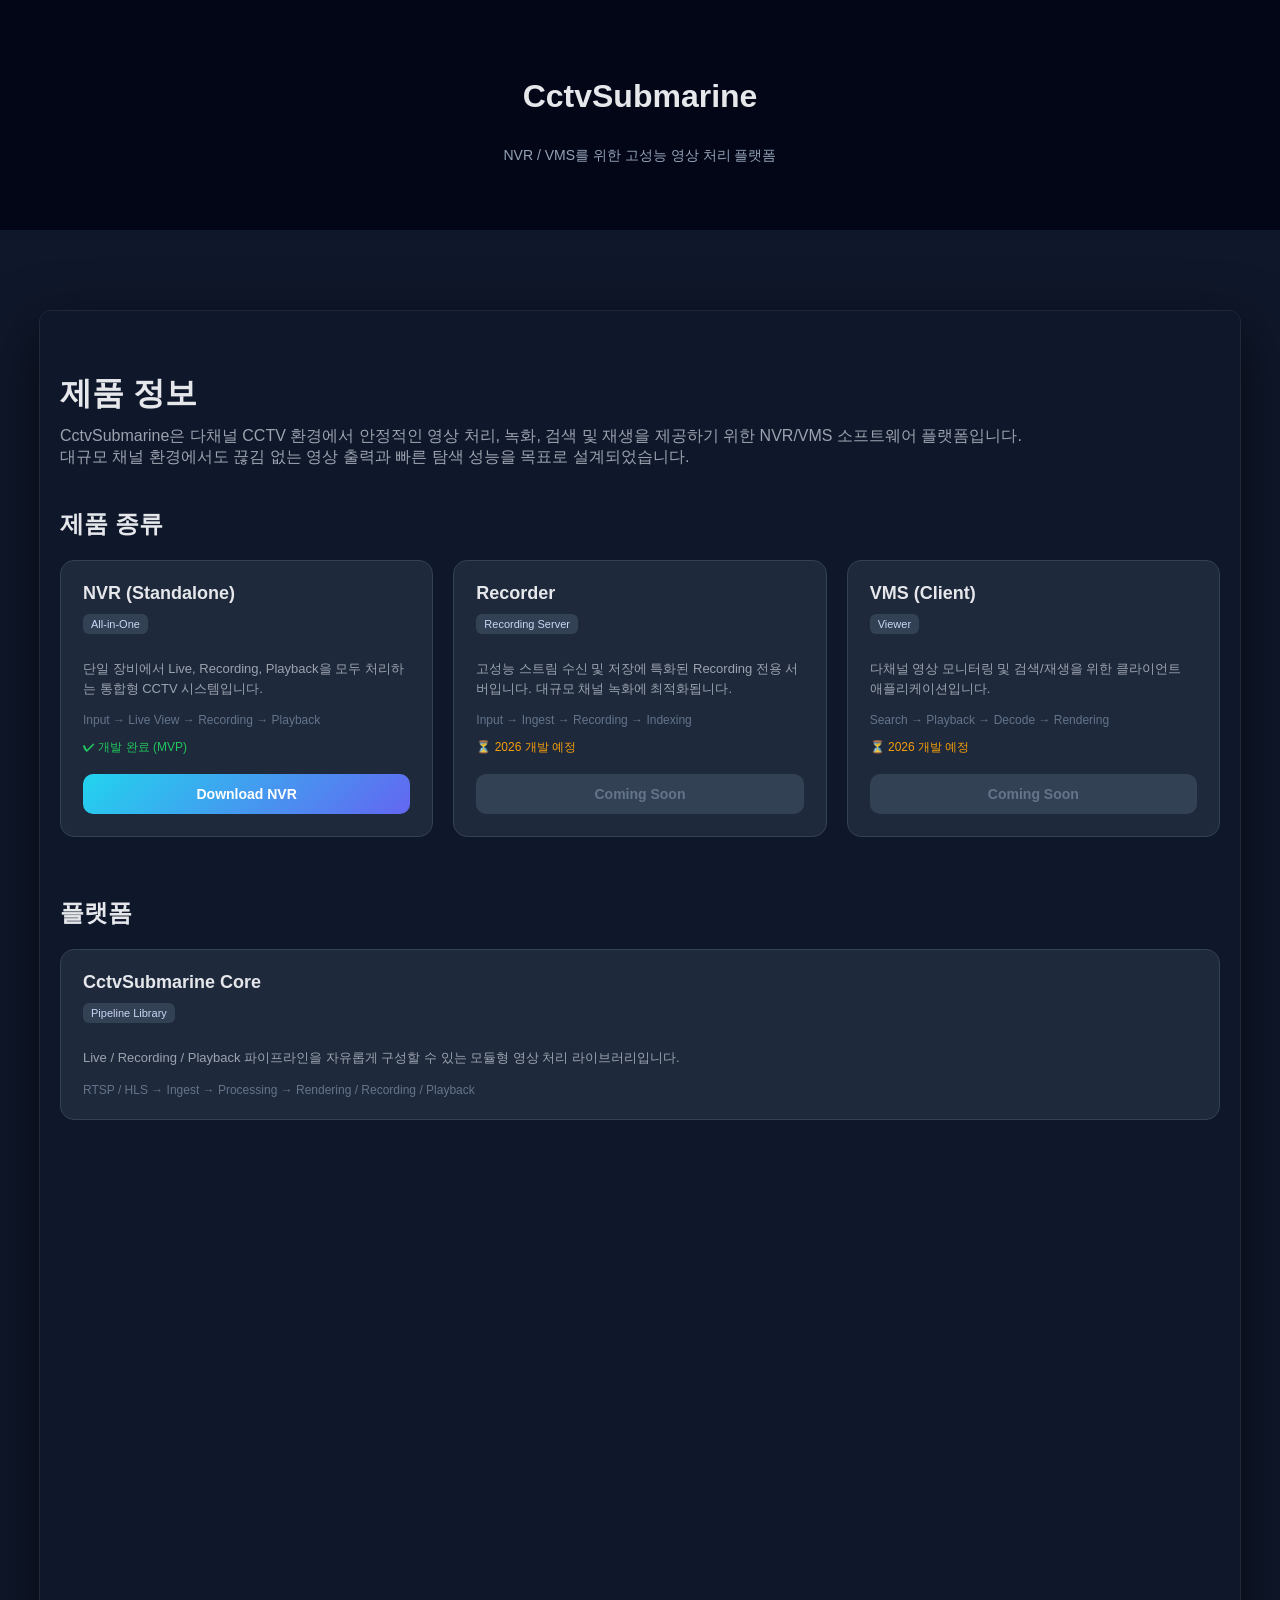
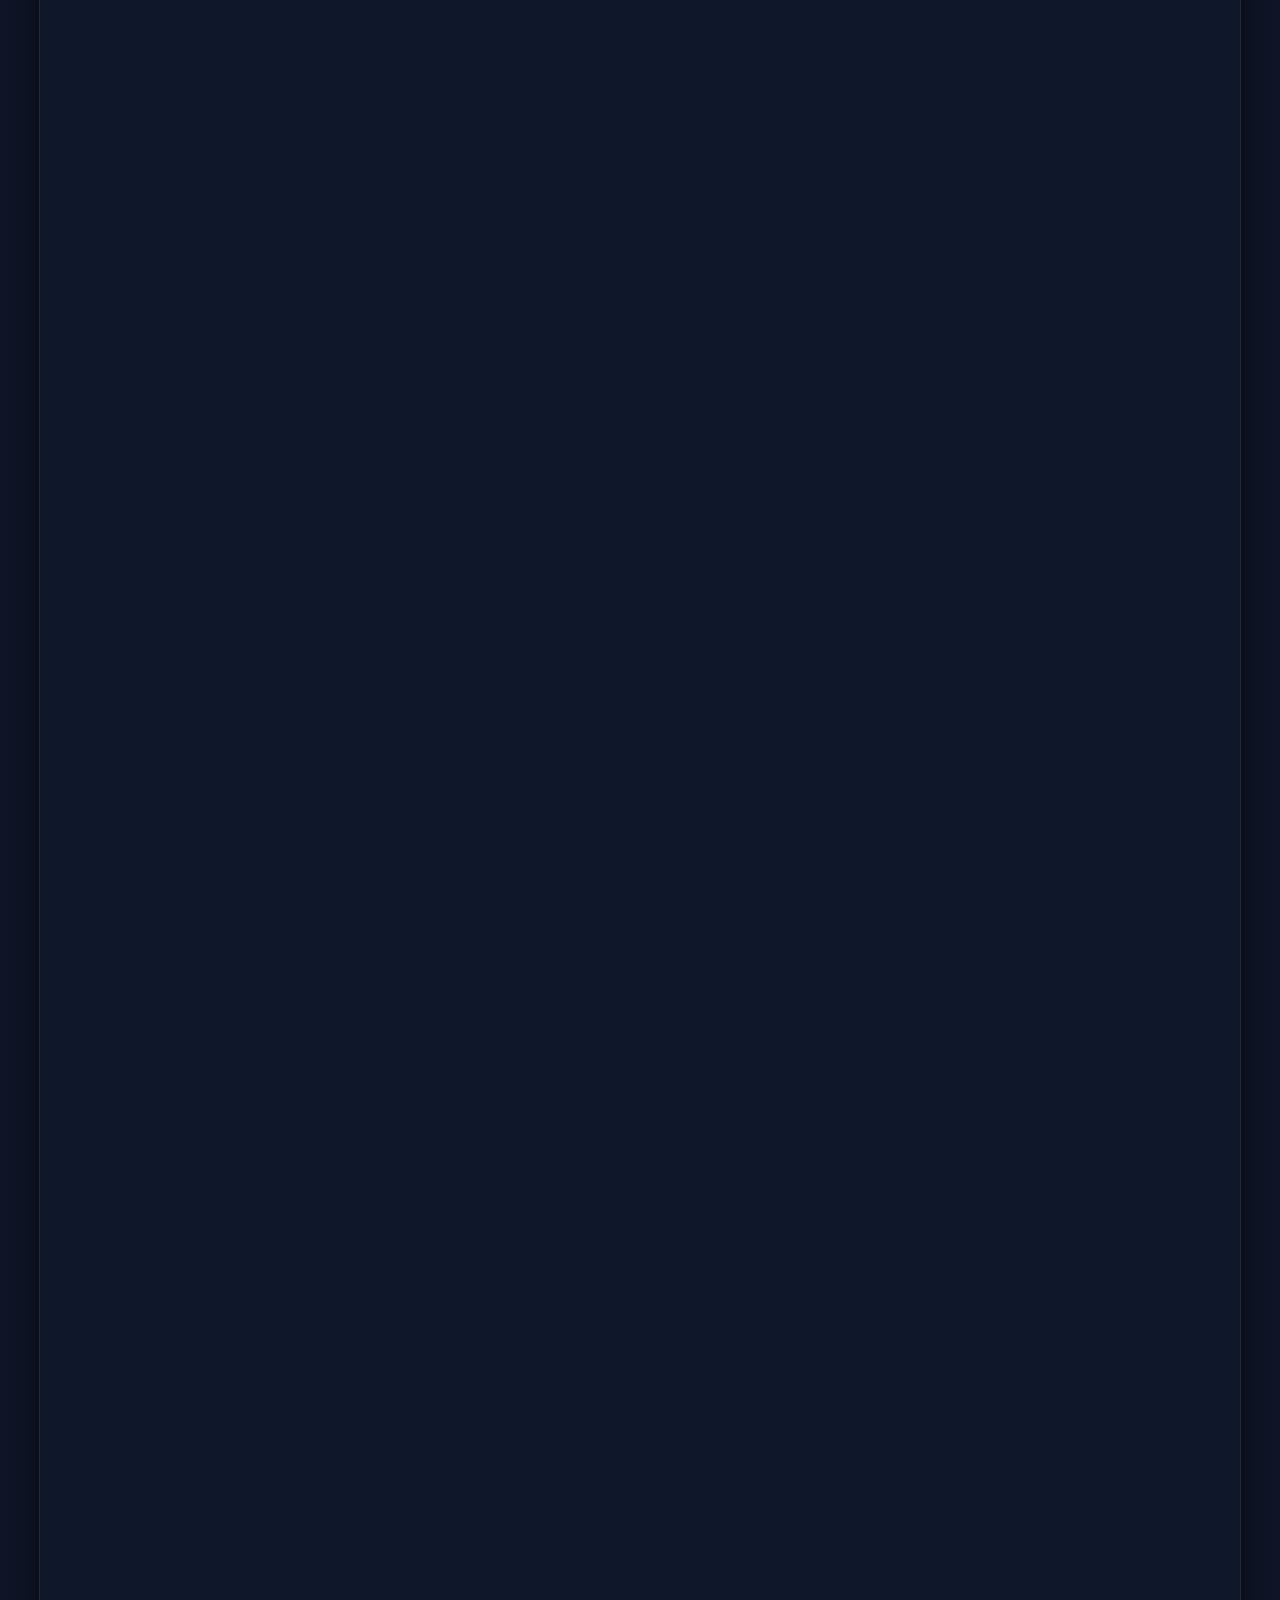
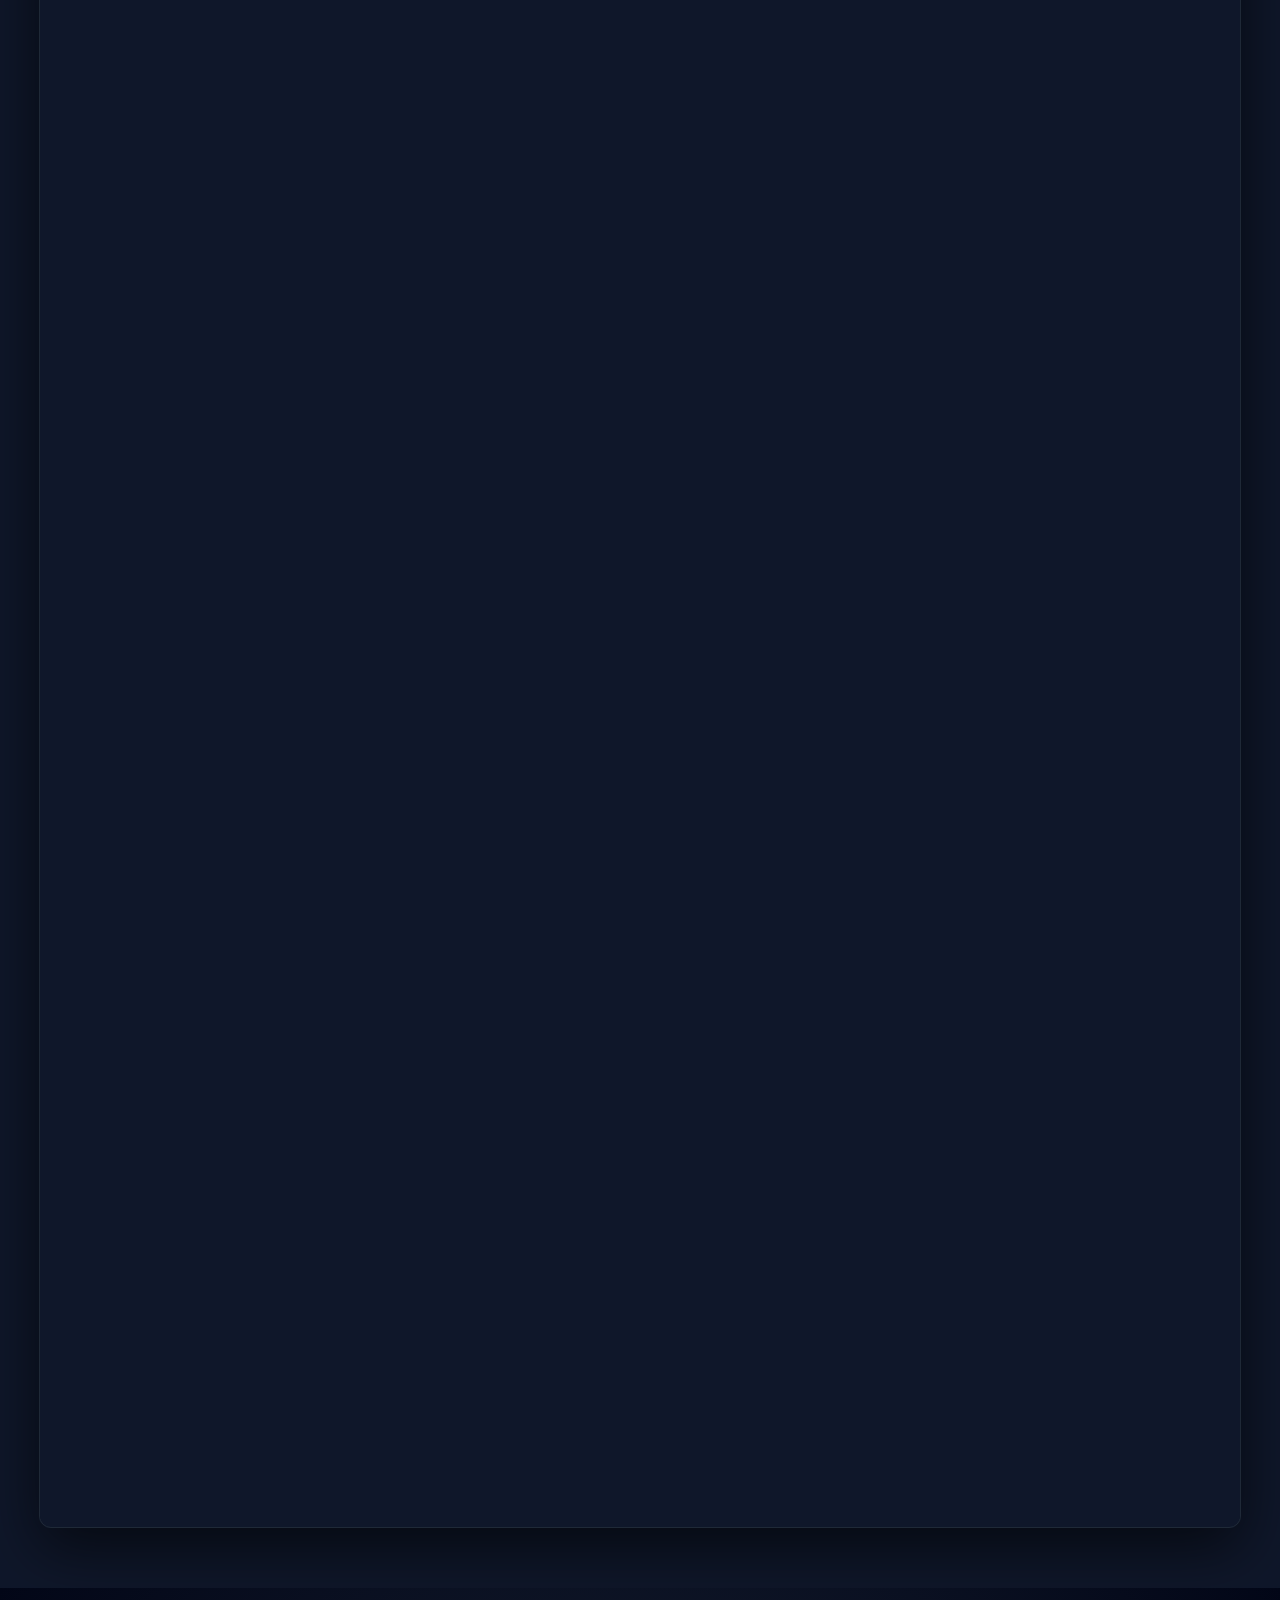
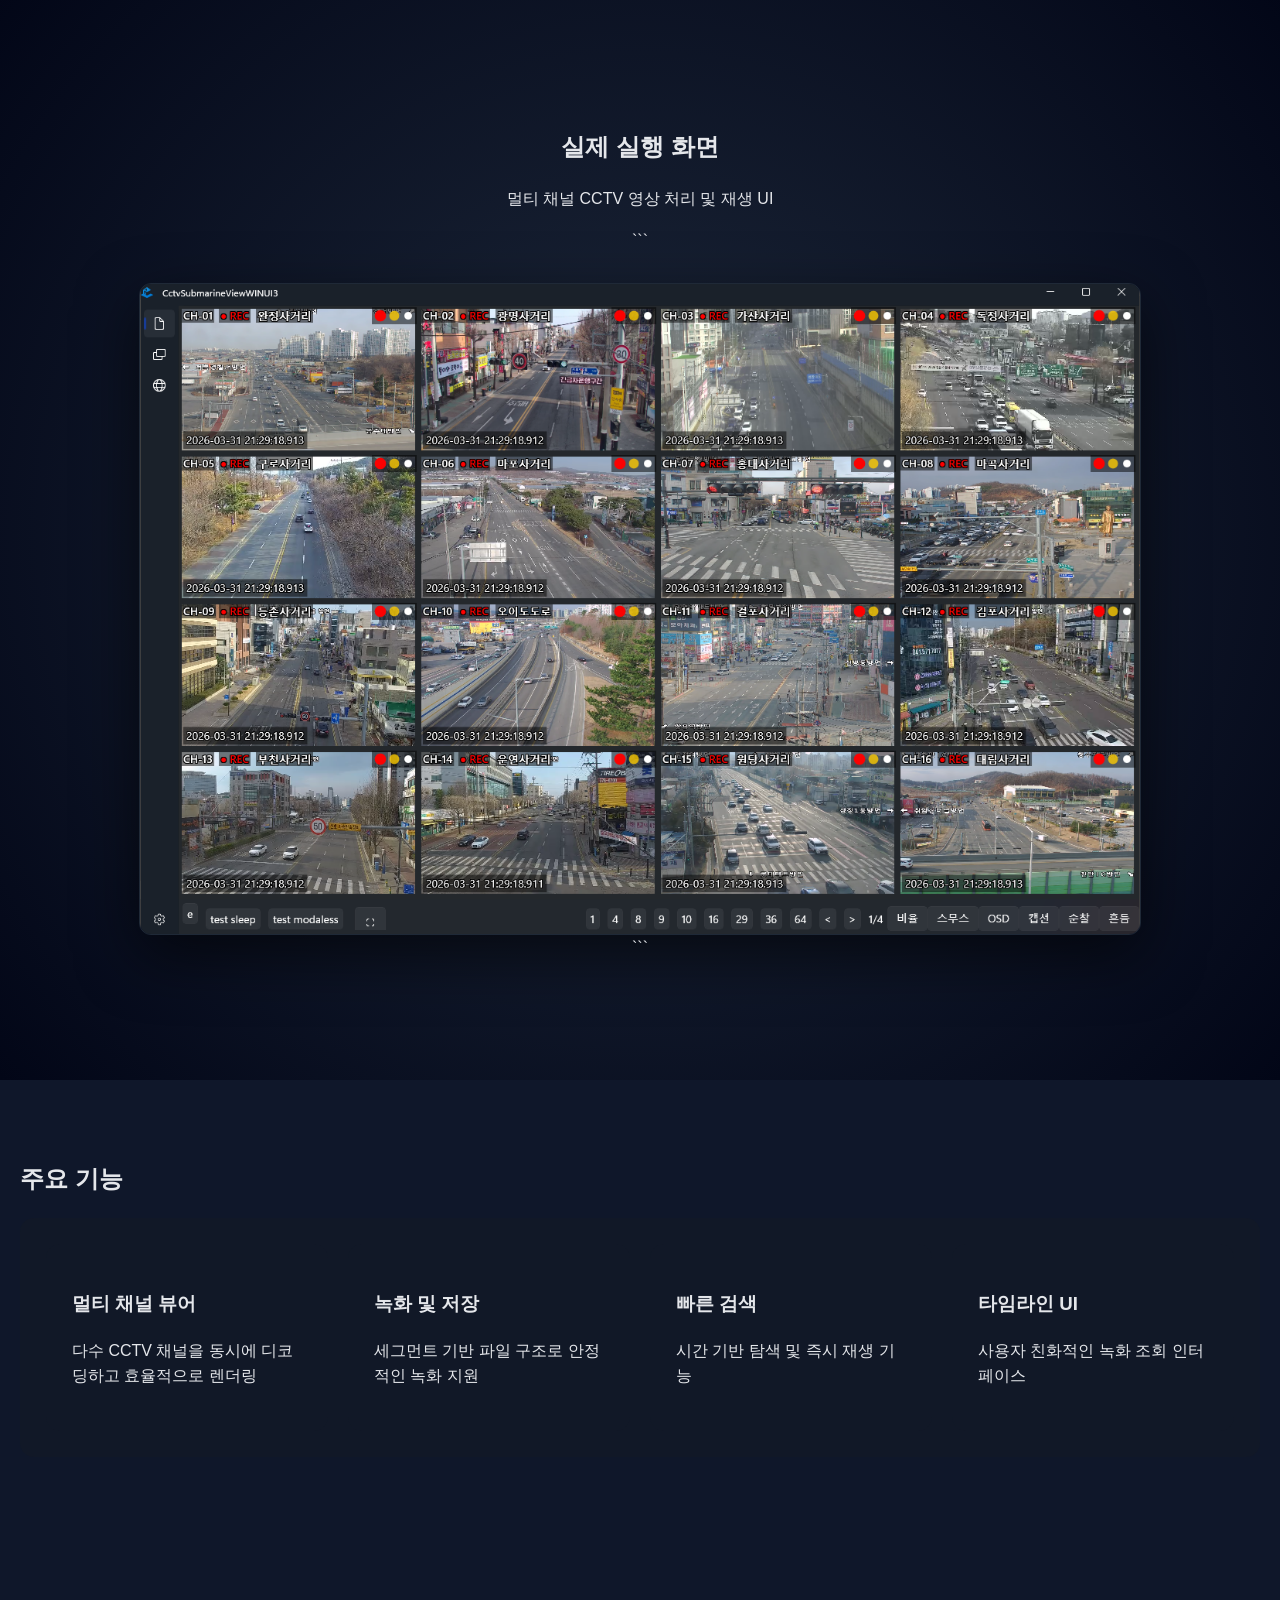
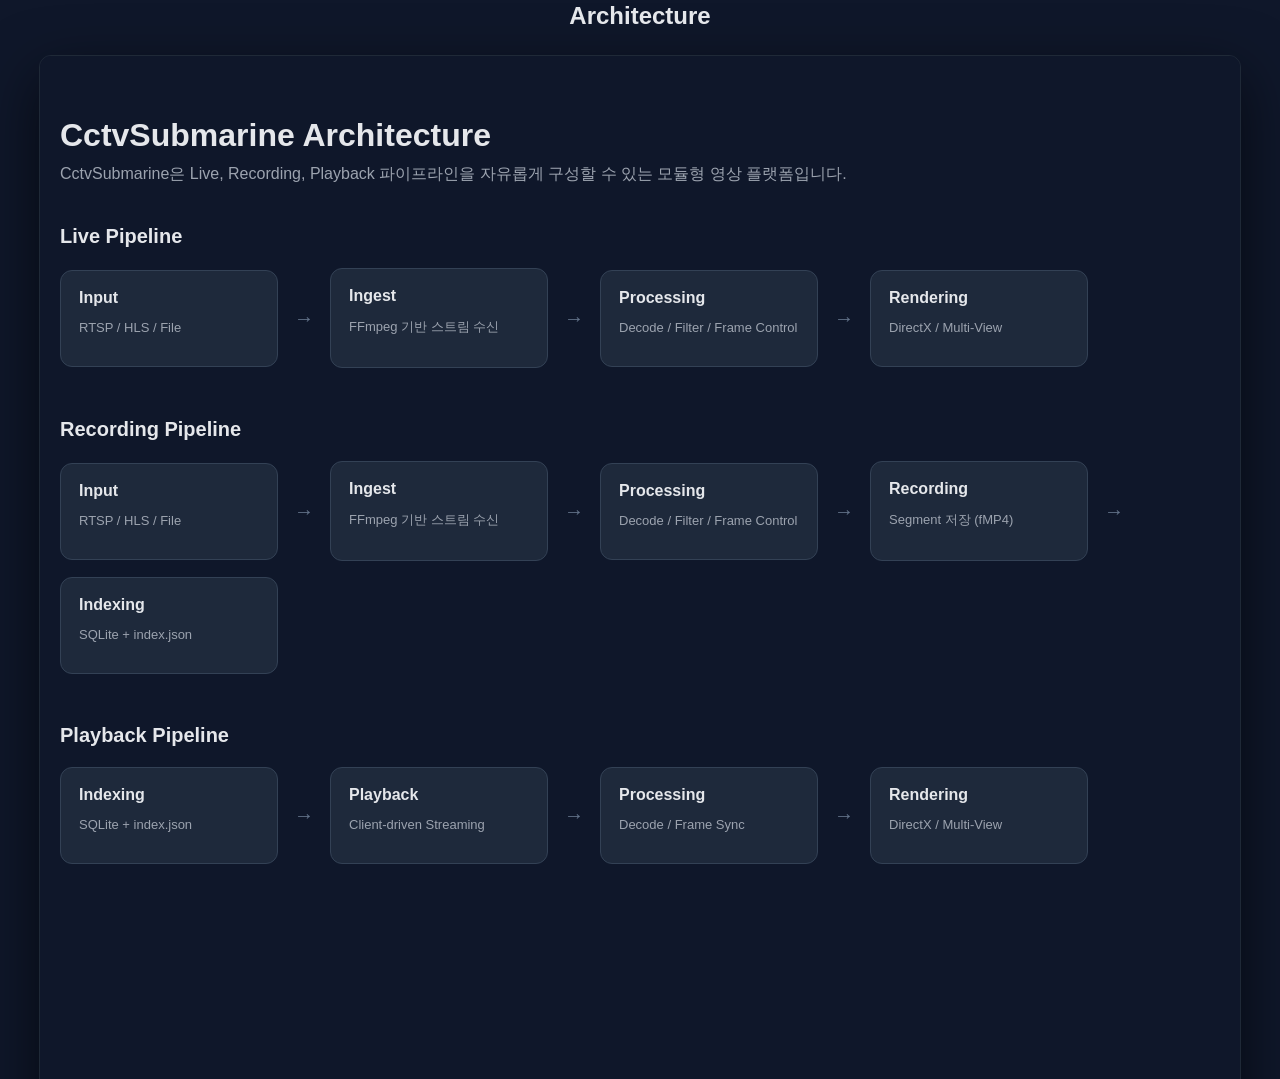
==== index.html @ 97cc27fa "fix folder structure" ====
<!DOCTYPE html>

<html lang="ko">
<head>
    <meta charset="UTF-8">
    <meta name="viewport" content="width=device-width, initial-scale=1.0">
    <title>CctvSubmarine</title>
    <link rel="stylesheet" href="style.css">
</head>
<body>

<header>
    <h1>CctvSubmarine</h1>
    <p class="subtitle">
        NVR / VMS를 위한 고성능 영상 처리 플랫폼
    </p>
</header>

<!-- 🔥 제품 소개 -->
<!-- 
<section class="intro">
    <h2>제품 소개</h2>
    <p>
        CctvSubmarine은 다채널 CCTV 환경에서 안정적인 영상 처리, 녹화, 검색 및 재생을 제공하기 위한 
        NVR/VMS 소프트웨어 플랫폼입니다.
    </p>
    <p>
        대규모 채널 환경에서도 끊김 없는 영상 출력과 빠른 탐색 성능을 목표로 설계되었습니다.
    </p>
</section>
-->




<!-- Products -->
<section class="products">
    <!-- <h2>Products</h2> -->

    <div class="products-frame">
        <iframe 
            src="sub/products.html"
            frameborder="0"
            loading="lazy">
        </iframe>
        
    </div>
    
</section>



<section class="hero">
    <h2>실제 실행 화면</h2>
    <p>멀티 채널 CCTV 영상 처리 및 재생 UI</p>

```
<div class="main-ui">
    <img src="images/ui_main.png" alt="CctvSubmarine 메인 화면">
</div>
```

</section>



<!-- 🔥 주요 기능 -->

<section class="features">
    <h2>주요 기능</h2>
    <div class="grid">
        <div>
            <h3>멀티 채널 뷰어</h3>
            <p>다수 CCTV 채널을 동시에 디코딩하고 효율적으로 렌더링</p>
        </div>
        <div>
            <h3>녹화 및 저장</h3>
            <p>세그먼트 기반 파일 구조로 안정적인 녹화 지원</p>
        </div>
        <div>
            <h3>빠른 검색</h3>
            <p>시간 기반 탐색 및 즉시 재생 기능</p>
        </div>
        <div>
            <h3>타임라인 UI</h3>
            <p>사용자 친화적인 녹화 조회 인터페이스</p>
        </div>
    </div>
</section>



<!-- 🔥 기술 특징 -->
<!--
<section class="tech">
    <h2>기술 특징</h2>
    <ul>
        <li>✔ FFmpeg 기반 디코딩 및 스트림 처리</li>
        <li>✔ Direct3D / DirectComposition 렌더링</li>
        <li>✔ 세그먼트 기반 fMP4 구조</li>
        <li>✔ SQLite 기반 녹화 인덱싱</li>
    </ul>
</section>
--> 


<!-- 🔥 스크린샷 -->
<!--
<section class="screenshots">
    <h2>스크린샷</h2>
    <div class="shot-grid">
        <img src="images/view1.png">
        <img src="images/view2.png">
        <img src="images/view3.png">
    </div>
</section>
-->



<!-- 🔥 핵심 특징 -->
<!--
<section class="hero">
    <h2>왜 CctvSubmarine 인가?</h2>
    <ul>
        <li>✔ 64채널 이상의 멀티 스트림 처리</li>
        <li>✔ 세그먼트 기반 고속 검색 및 재생</li>
        <li>✔ DirectX 기반 GPU 가속 렌더링</li>
        <li>✔ 안정적인 실시간 스트림 처리 (RTSP / HLS)</li>
    </ul>
</section>
-->

<!-- 🔥 향후 계획 -->
<!--
<section class="roadmap">
    <h2>향후 계획</h2>
    <ul>
        <li>✔ PC-NVR Windows 버전 배포</li>
        <li>🔜 클라우드 기반 VMS</li>
        <li>🔜 모바일 연동</li>
    </ul>
</section>
-->




<!-- Architecture -->
<section class="architecture">
    <h2>Architecture</h2>

    <div class="architecture-frame">
        <iframe 
            src="sub/CctvSubmarine Architecture.html"
            frameborder="0"
            loading="lazy">
        </iframe>

    </div>
</section>



<!-- Products-nvr -->
<section class="products-nvr">
    <h2>Products</h2>

    <div class="products-nvr-frame">
        <iframe 
            src="sub/products-nvr.html"
            frameborder="0"
            loading="lazy">
        </iframe>
        
    </div>
    
</section>


<!-- Products-recorder -->
<section class="products-recorder">
    <h2>Products</h2>

    <div class="products-recorder-frame">
        <iframe 
            src="sub/products-recorder.html"
            frameborder="0"
            loading="lazy">
        </iframe>
        
    </div>
    
</section>


<!-- Products-vms -->
<section class="products-vms">
    <h2>Products</h2>

    <div class="products-vms-frame">
        <iframe 
            src="sub/products-vms.html"
            frameborder="0"
            loading="lazy">
        </iframe>
        
    </div>
    
</section>

<footer>
    <p>© 2026 CctvSubmarine</p>
</footer>

</body>
</html>

<script>
    window.addEventListener("message", function(e) {
        if (e.data.type === "resize") {

            if (e.data.source === "architecture") {
                const iframe = document.querySelector(".architecture-frame iframe");
                iframe.style.height = e.data.height + "px";
            }

            if (e.data.source === "products") {
                const iframe = document.querySelector(".products-frame iframe");
                iframe.style.height = e.data.height + "px";
            }

            if (e.data.source === "products-nvr") {
                const iframe = document.querySelector(".products-nvr-frame iframe");
                iframe.style.height = e.data.height + "px";
            }

            if (e.data.source === "products-recorder") {
                const iframe = document.querySelector(".products-recorder-frame iframe");
                iframe.style.height = e.data.height + "px";
            }

            if (e.data.source === "products-vms") {
                const iframe = document.querySelector(".products-vms-frame iframe");
                iframe.style.height = e.data.height + "px";
            }

        }
    });
</script>
---- style.css ----
body {
margin: 0;
font-family: 'Segoe UI', sans-serif;
background: #0f172a;
color: #e5e7eb;
line-height: 1.6;
}

header {
text-align: center;
padding: 50px 20px;
background: #020617;
}

.subtitle {
color: #94a3b8;
font-size: 14px;
}

.intro {
text-align: center;
padding: 30px 20px;
color: #cbd5f5;
}

.hero {
position: relative;
padding: 120px 20px;
text-align: center;
background: radial-gradient(circle at center, #1e293b, #020617);
}

.hero-title {
font-size: 48px;
font-weight: bold;
background: linear-gradient(90deg, #38bdf8, #6366f1);
-webkit-background-clip: text;
-webkit-text-fill-color: transparent;
}

.hero-desc {
margin-top: 20px;
color: #cbd5f5;
font-size: 18px;
}

.hero-buttons {
margin-top: 30px;
}

.features {
padding: 60px 20px;
}

.features .grid {
display: grid;
grid-template-columns: repeat(auto-fit, minmax(220px, 1fr));
gap: 20px;
}

.features div {
background: #111827;
padding: 25px;
border-radius: 14px;
transition: all 0.3s ease;
border: 1px solid transparent;
}

.features div:hover {
transform: translateY(-6px);
border: 1px solid #3b82f6;
box-shadow: 0 0 25px rgba(59,130,246,0.4);
}

.tagline {
text-align: center;
color: #64748b;
margin-top: 20px;
font-size: 14px;
}

.screenshots {
padding: 60px 20px;
text-align: center;
}

.shot-grid {
display: grid;
grid-template-columns: repeat(auto-fit, minmax(250px, 1fr));
gap: 15px;
max-width: 900px;
margin: auto;
}

.shot-grid img {
width: 100%;
border-radius: 12px;
}

.video {
padding: 60px 20px;
text-align: center;
}

.video-wrapper {
position: relative;
padding-bottom: 56.25%;
height: 0;
max-width: 800px;
margin: auto;
}

.video-wrapper iframe {
position: absolute;
width: 100%;
height: 100%;
left: 0;
top: 0;
}

.download {
text-align: center;
padding: 70px 20px;
}

.download-box {
display: flex;
gap: 20px;
justify-content: center;
flex-wrap: wrap;
}

.download-box div {
background: #111827;
padding: 25px;
border-radius: 12px;
width: 250px;
}

.btn {
display: inline-block;
padding: 14px 28px;
color: white;
text-decoration: none;
border-radius: 10px;
margin-top: 20px;
font-weight: bold;
}

.btn.primary {
background: linear-gradient(90deg, #3b82f6, #6366f1);
box-shadow: 0 0 20px rgba(99,102,241,0.5);
}

.btn.secondary {
background: transparent;
border: 1px solid #334155;
}

.download-btn {
background: linear-gradient(90deg, #10b981, #22c55e);
box-shadow: 0 0 20px rgba(16,185,129,0.5);
}

footer {
text-align: center;
padding: 20px;
background: #020617;
color: #94a3b8;
}

.main-ui {
margin-top: 30px;
display: flex;
justify-content: center;
}

.main-ui img {
width: 90%;
max-width: 1000px;
border-radius: 12px;
border: 1px solid #1f2937;
box-shadow: 0 20px 60px rgba(0,0,0,0.6);
}

.architecture {
    padding: 60px 20px;
    text-align: center;
}


/* architecture section */
.architecture-frame {
    margin-top: 20px;
    width: 100%;
    max-width: 1200px;
    margin-left: auto;
    margin-right: auto;
    border-radius: 12px;
    overflow: hidden;
    border: 1px solid #1f2937;
    box-shadow: 0 20px 60px rgba(0,0,0,0.6);
}


.architecture-frame iframe {
    width: 100%;
    border: none;
    overflow: hidden;
}


/* products section */
.products {
    padding: 60px 20px;
    text-align: center;
}


.products-frame {
    margin-top: 20px;
    width: 100%;
    max-width: 1200px;
    margin-left: auto;
    margin-right: auto;
    border-radius: 12px;
    overflow: hidden;
    border: 1px solid #1f2937;
    box-shadow: 0 20px 60px rgba(0,0,0,0.6);
}

.products-frame iframe {
    width: 100%;
    border: none;
    overflow: hidden;
}

/* products-nvr section */
.products-nvr {
    padding: 60px 20px;
    text-align: center;
}
.products-nvr-frame {
    margin-top: 20px;
    width: 100%;
    max-width: 1200px;
    margin-left: auto;
    margin-right: auto;
    border-radius: 12px;
    overflow: hidden;
    border: 1px solid #1f2937;
    box-shadow: 0 20px 60px rgba(0,0,0,0.6);
}
.products-nvr-frame iframe {
    width: 100%;
    border: none;
    overflow: hidden;
}

/* products-recorder section */
.products-recorder {
    padding: 60px 20px;
    text-align: center;
}
.products-recorder-frame {
    margin-top: 20px;
    width: 100%;
    max-width: 1200px;
    margin-left: auto;
    margin-right: auto;
    border-radius: 12px;
    overflow: hidden;
    border: 1px solid #1f2937;
    box-shadow: 0 20px 60px rgba(0,0,0,0.6);
}
.products-recorder-frame iframe {
    width: 100%;
    border: none;
    overflow: hidden;
}

/* products-vms section */
.products-vms {
    padding: 60px 20px;
    text-align: center;
}
.products-vms-frame {
    margin-top: 20px;
    width: 100%;
    max-width: 1200px;
    margin-left: auto;
    margin-right: auto;
    border-radius: 12px;
    overflow: hidden;
    border: 1px solid #1f2937;
    box-shadow: 0 20px 60px rgba(0,0,0,0.6);
}
.products-vms-frame iframe {
    width: 100%;
    border: none;
    overflow: hidden;
}
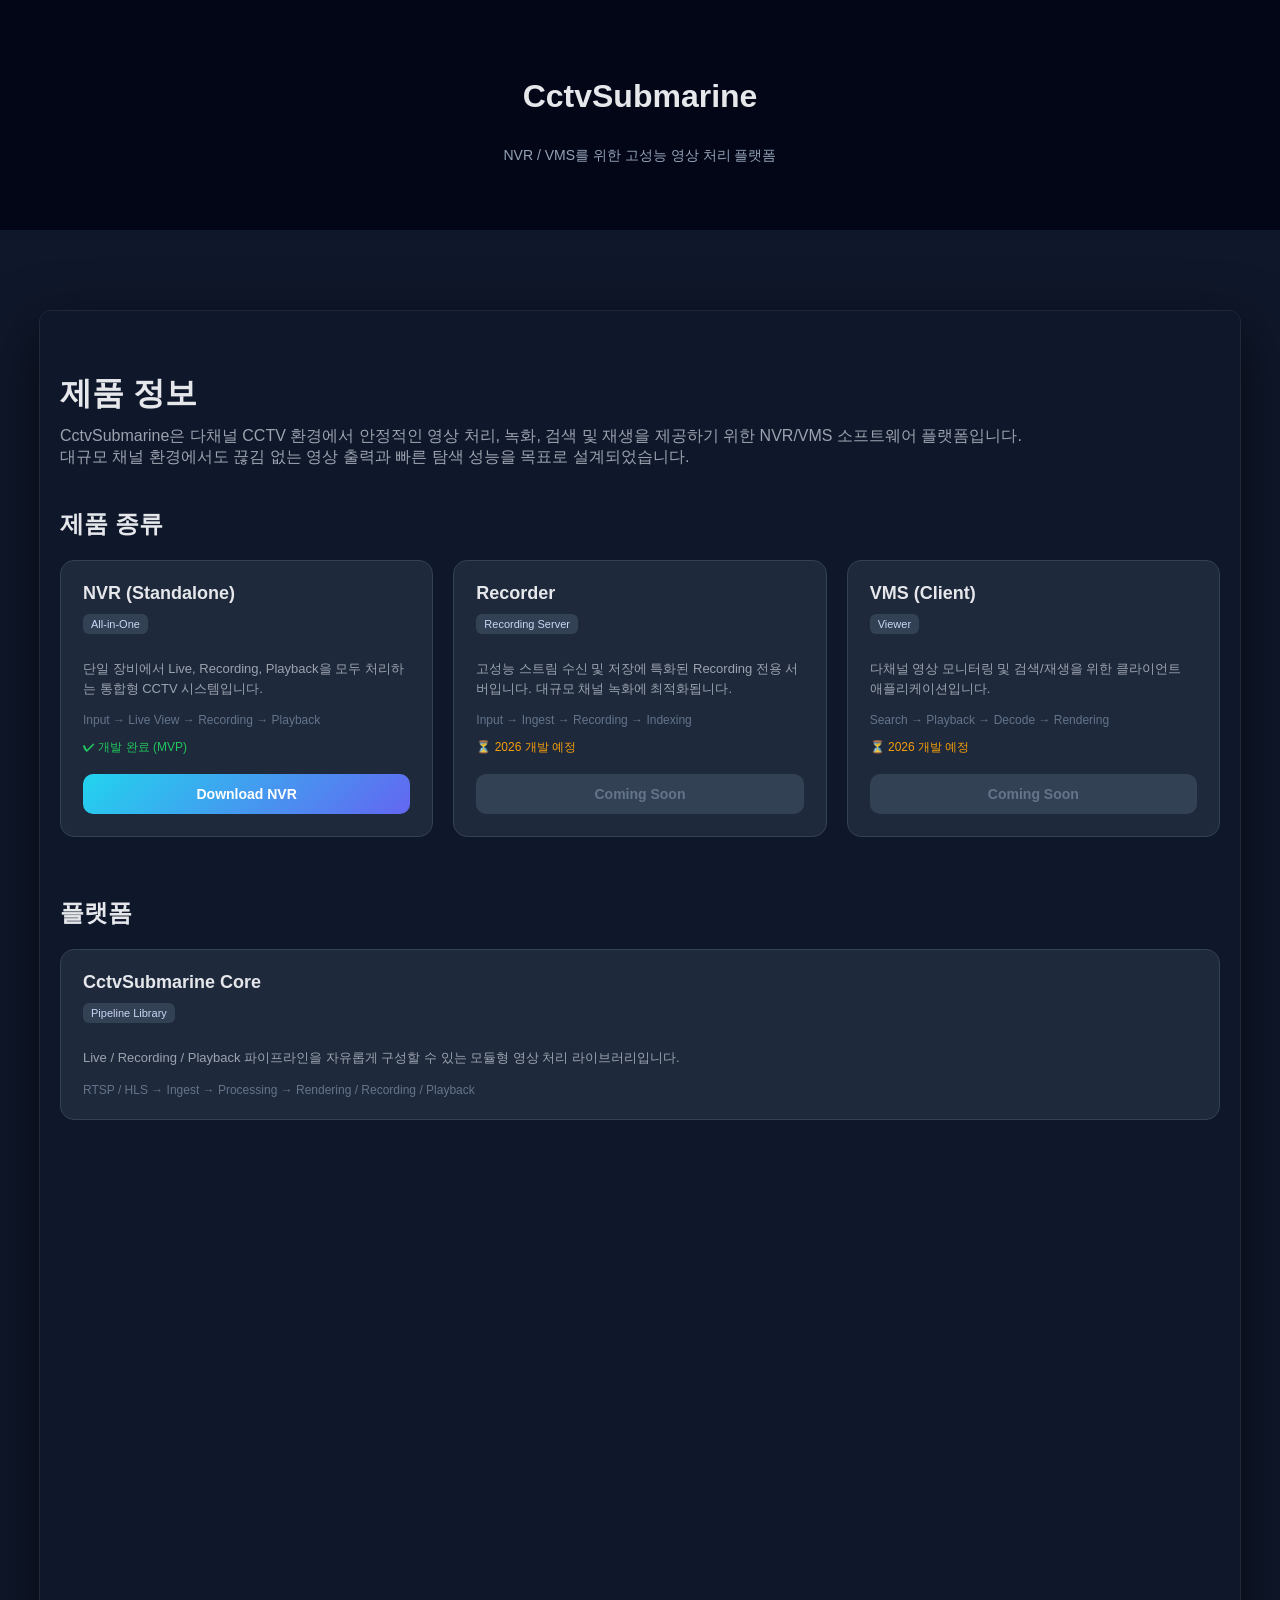
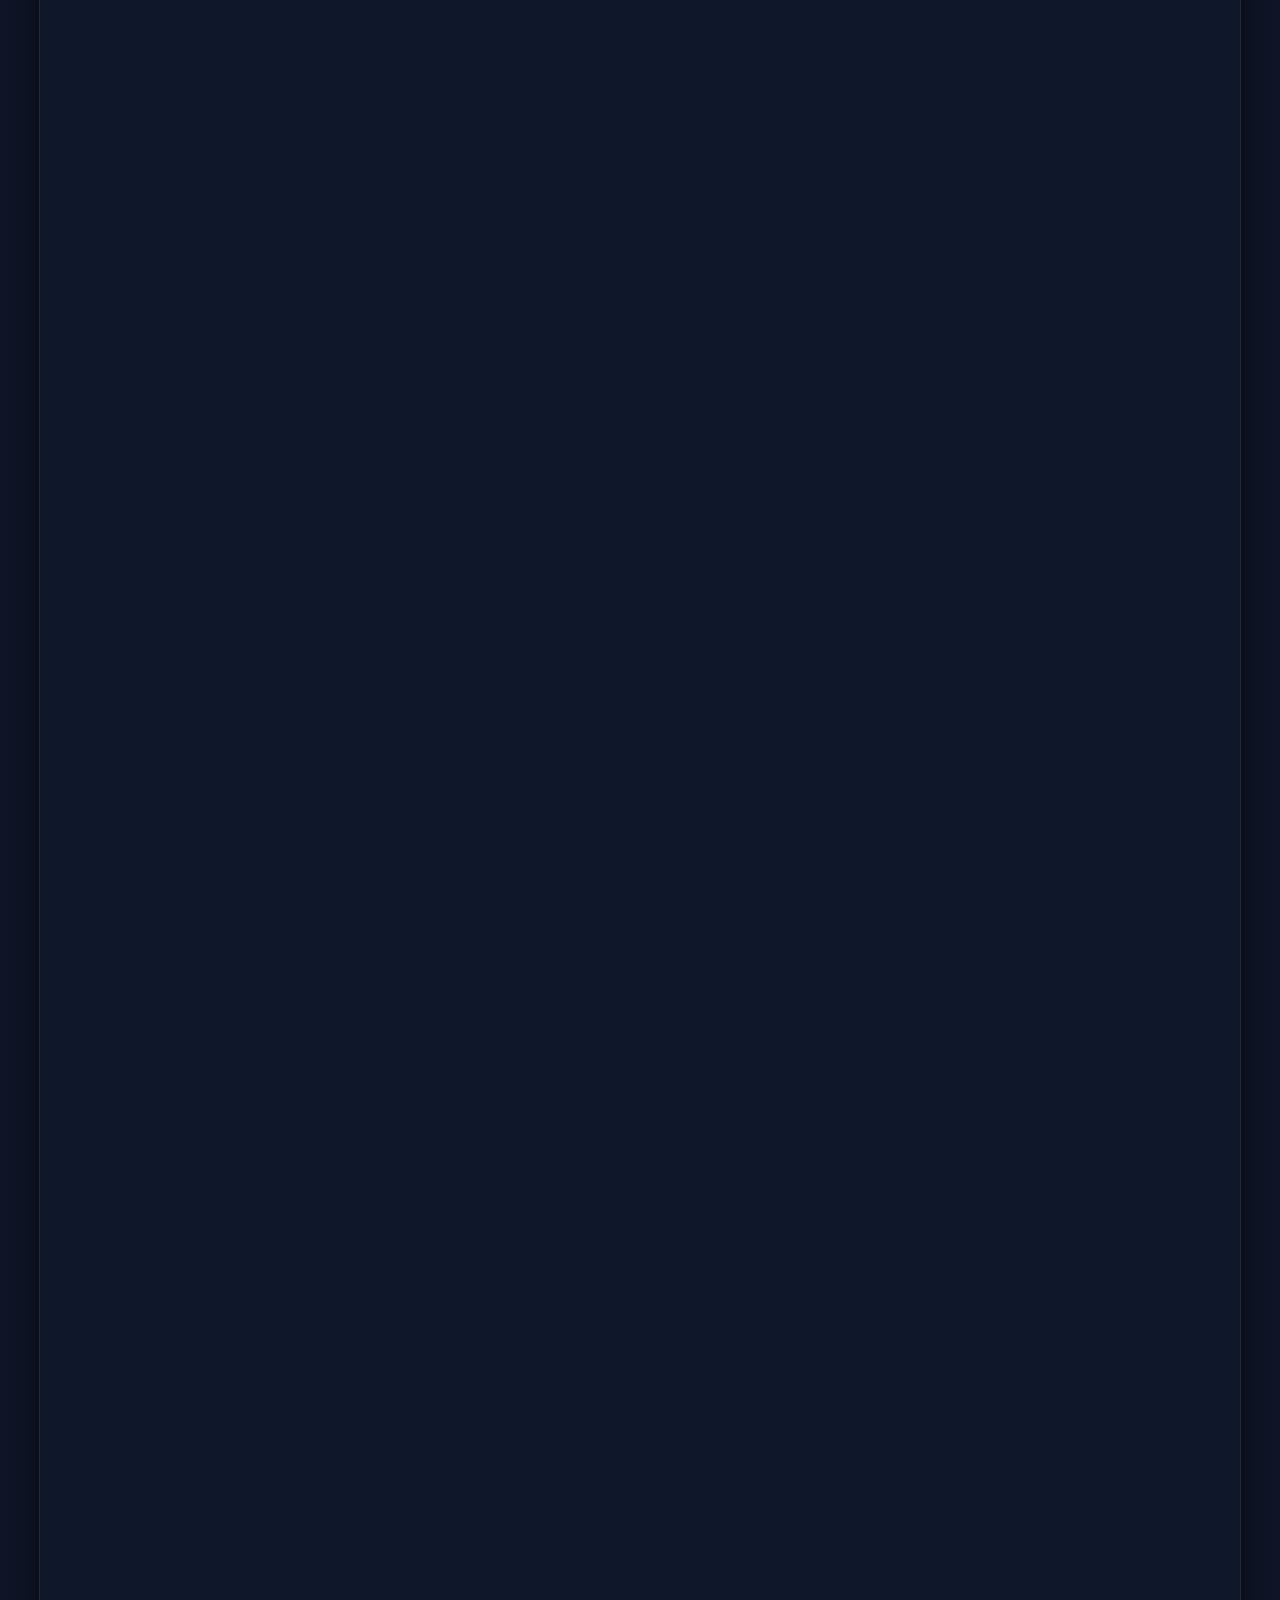
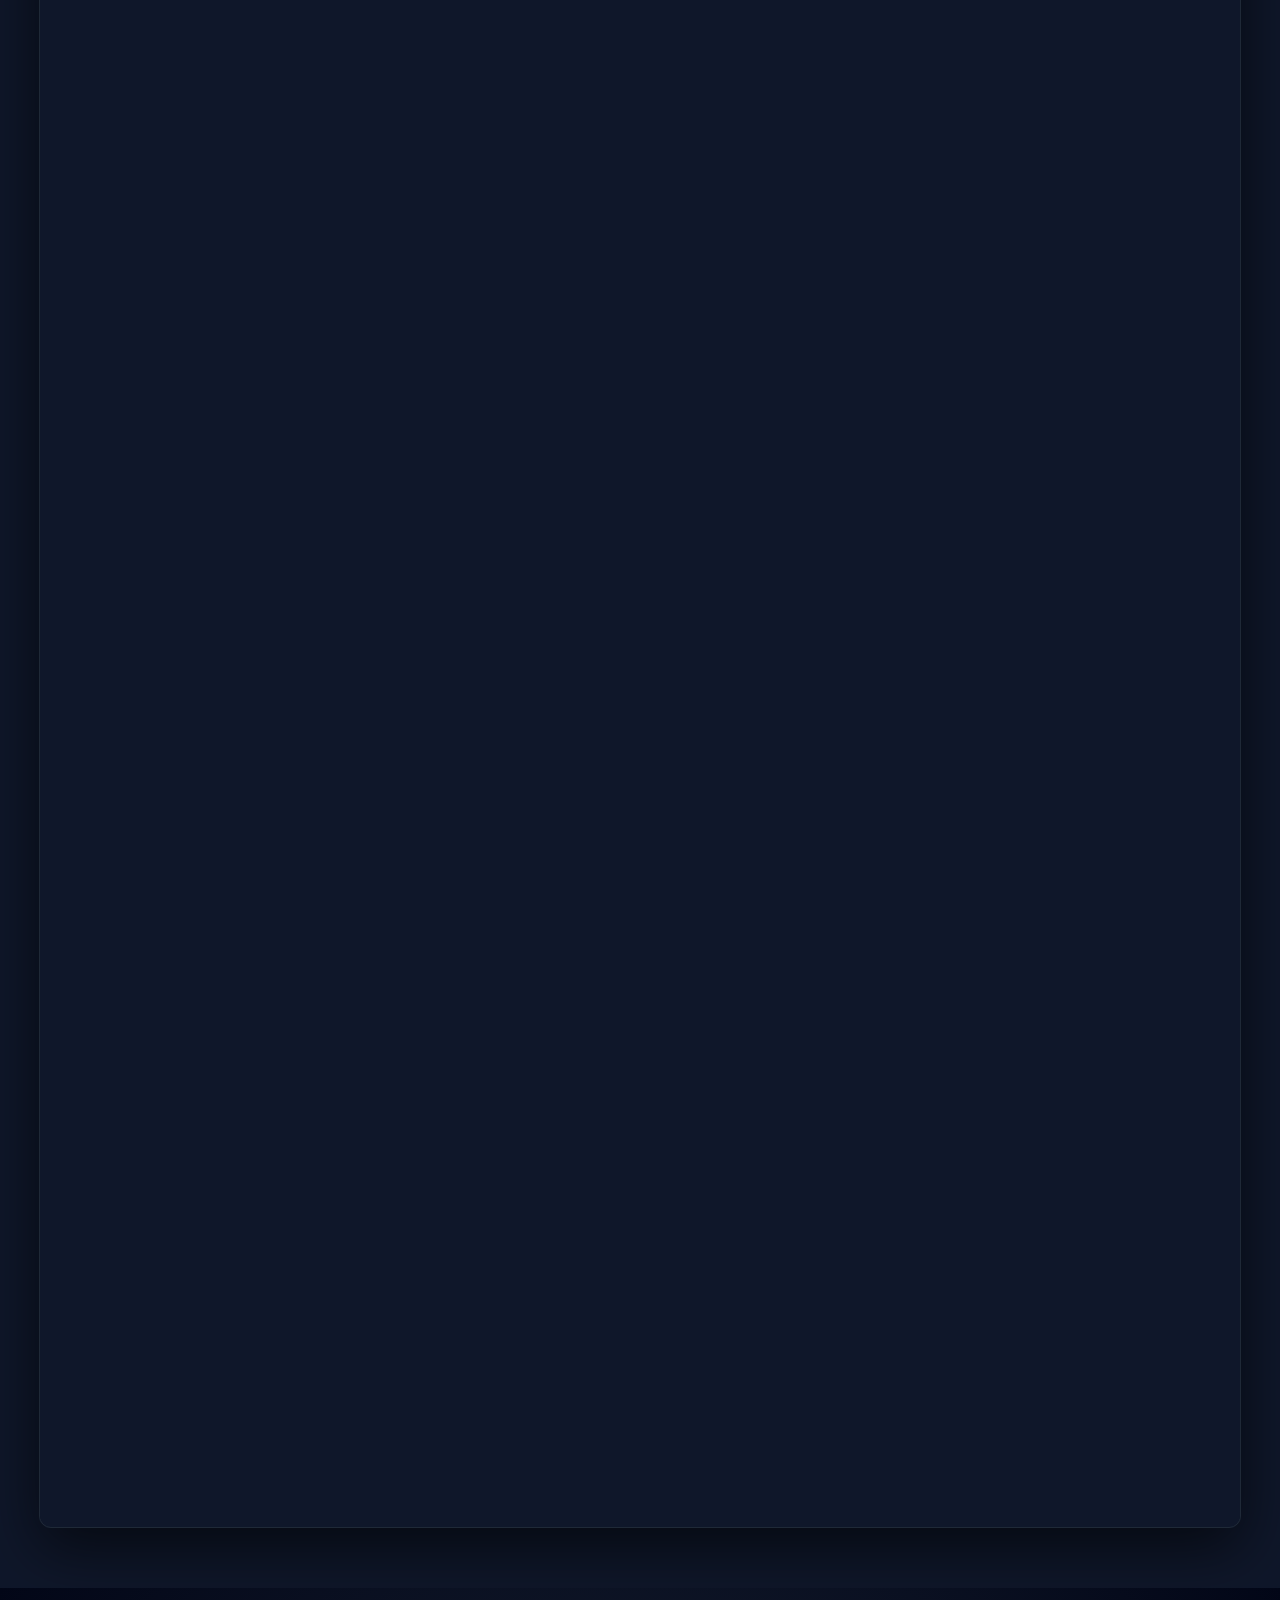
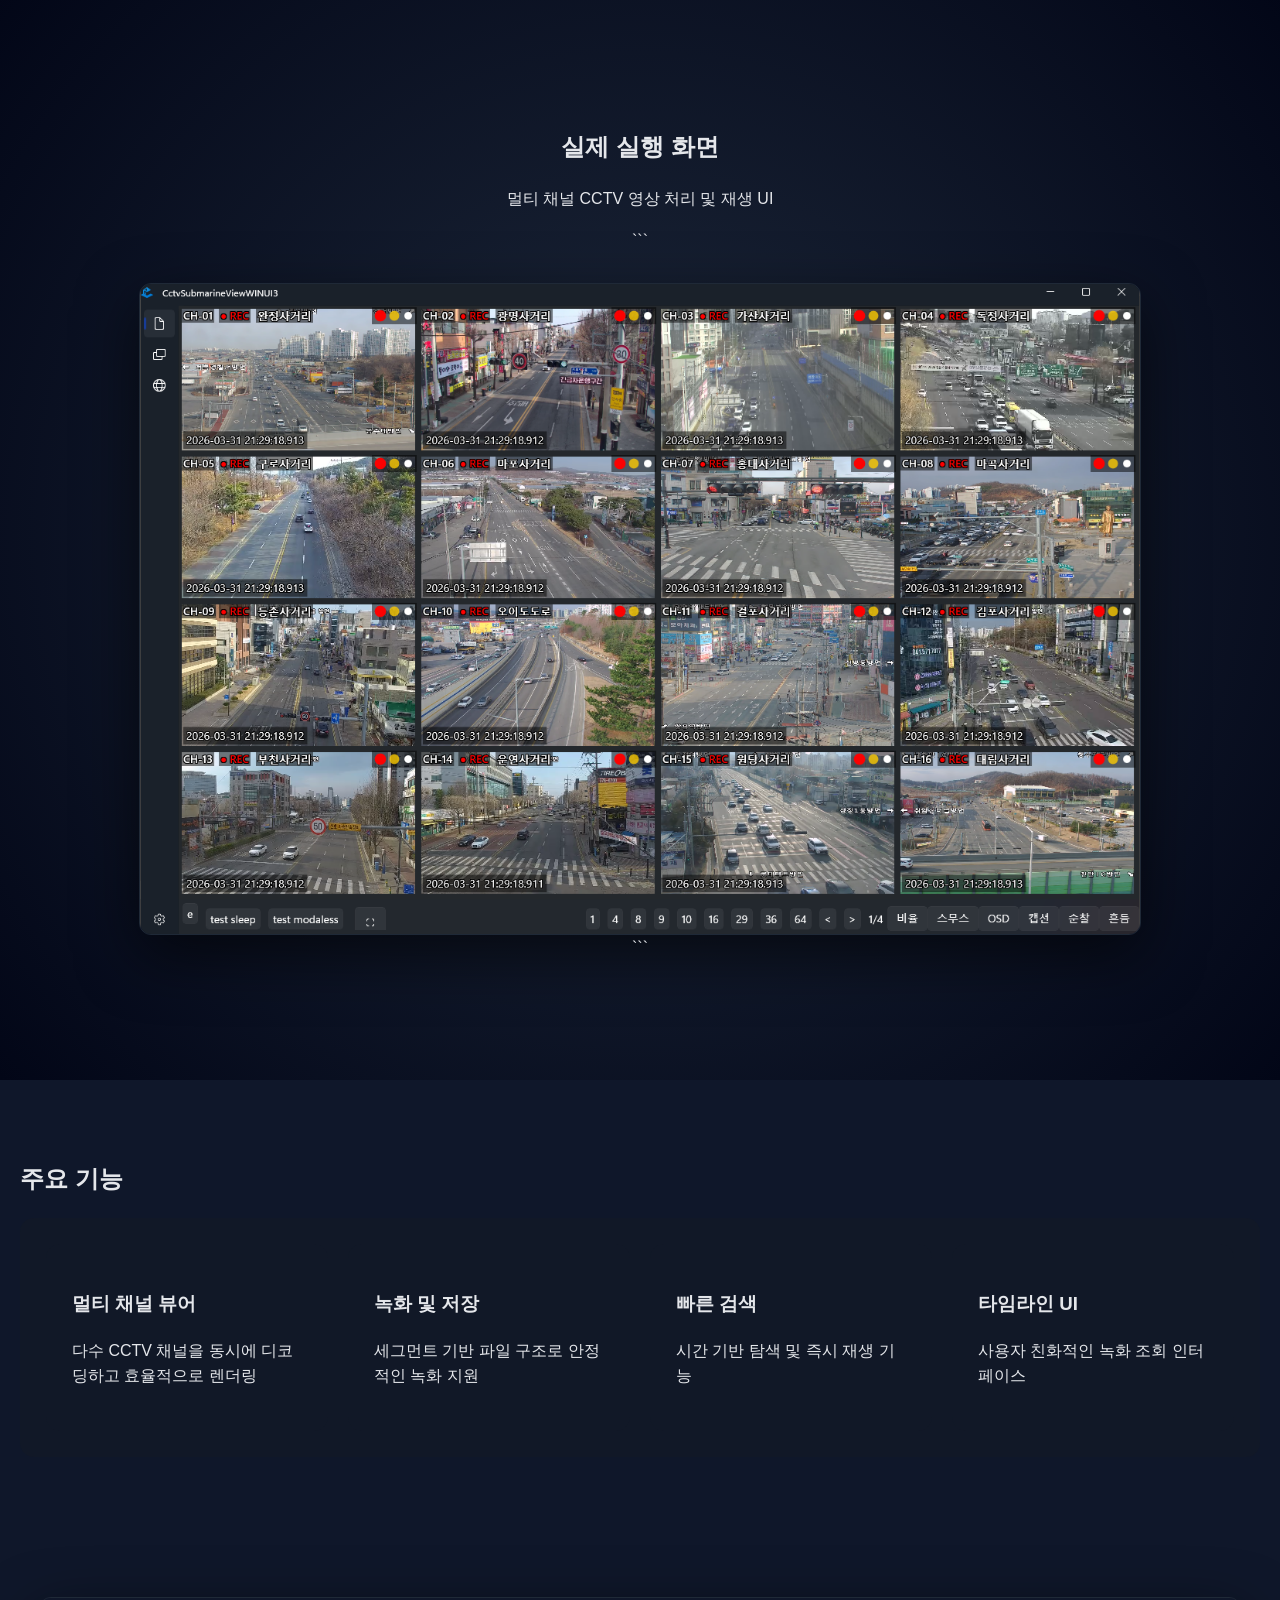
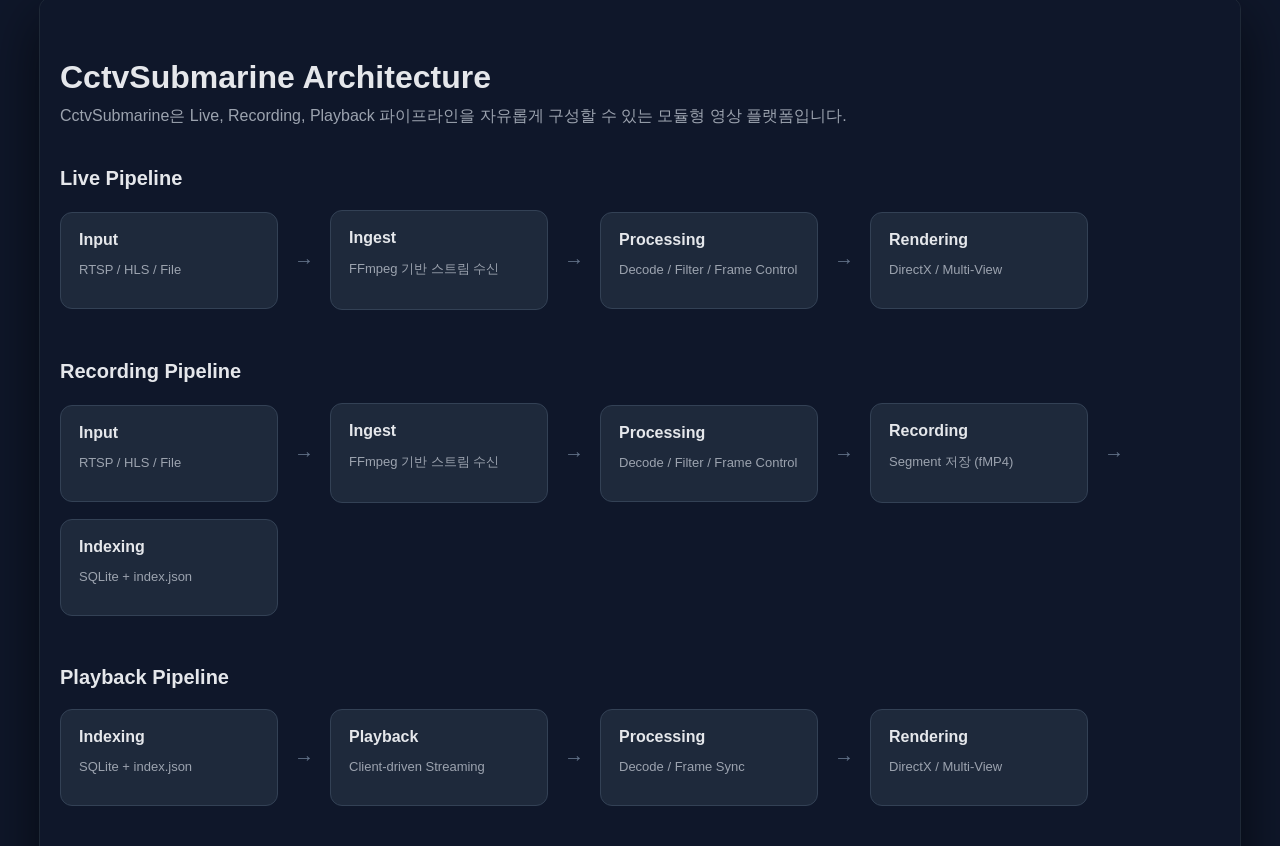
==== commit 616c81b5: "불필요한 <h2/>  Products  제거" ====
--- a/index.html
+++ b/index.html
@@ -148,7 +148,8 @@
 
 <!-- Architecture -->
 <section class="architecture">
-    <h2>Architecture</h2>
+
+    <!-- <h2>Architecture</h2> -->
 
     <div class="architecture-frame">
         <iframe 
@@ -164,7 +165,7 @@
 
 <!-- Products-nvr -->
 <section class="products-nvr">
-    <h2>Products</h2>
+    <!-- <h2>Products</h2> -->
 
     <div class="products-nvr-frame">
         <iframe 
@@ -180,7 +181,7 @@
 
 <!-- Products-recorder -->
 <section class="products-recorder">
-    <h2>Products</h2>
+    <!-- <h2>Products</h2> -->
 
     <div class="products-recorder-frame">
         <iframe 
@@ -196,7 +197,7 @@
 
 <!-- Products-vms -->
 <section class="products-vms">
-    <h2>Products</h2>
+    <!-- <h2>Products</h2> -->
 
     <div class="products-vms-frame">
         <iframe 
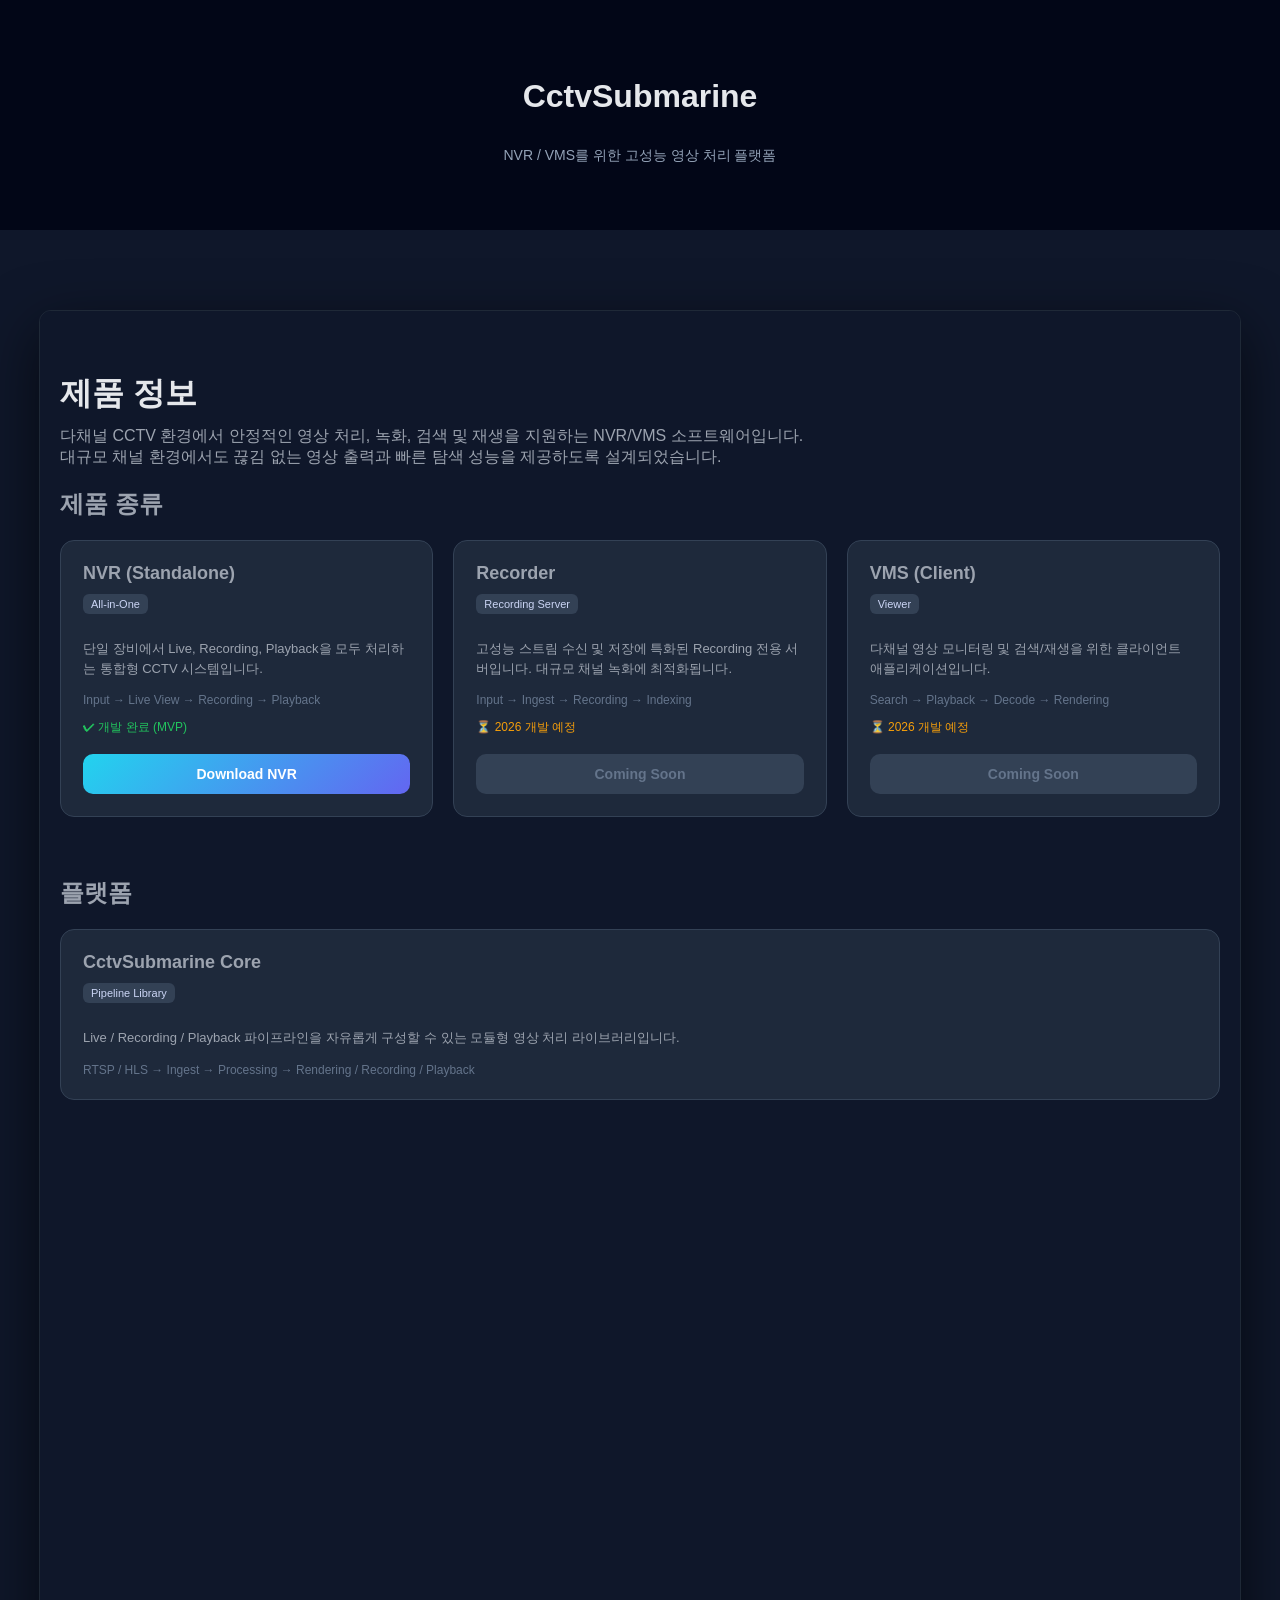
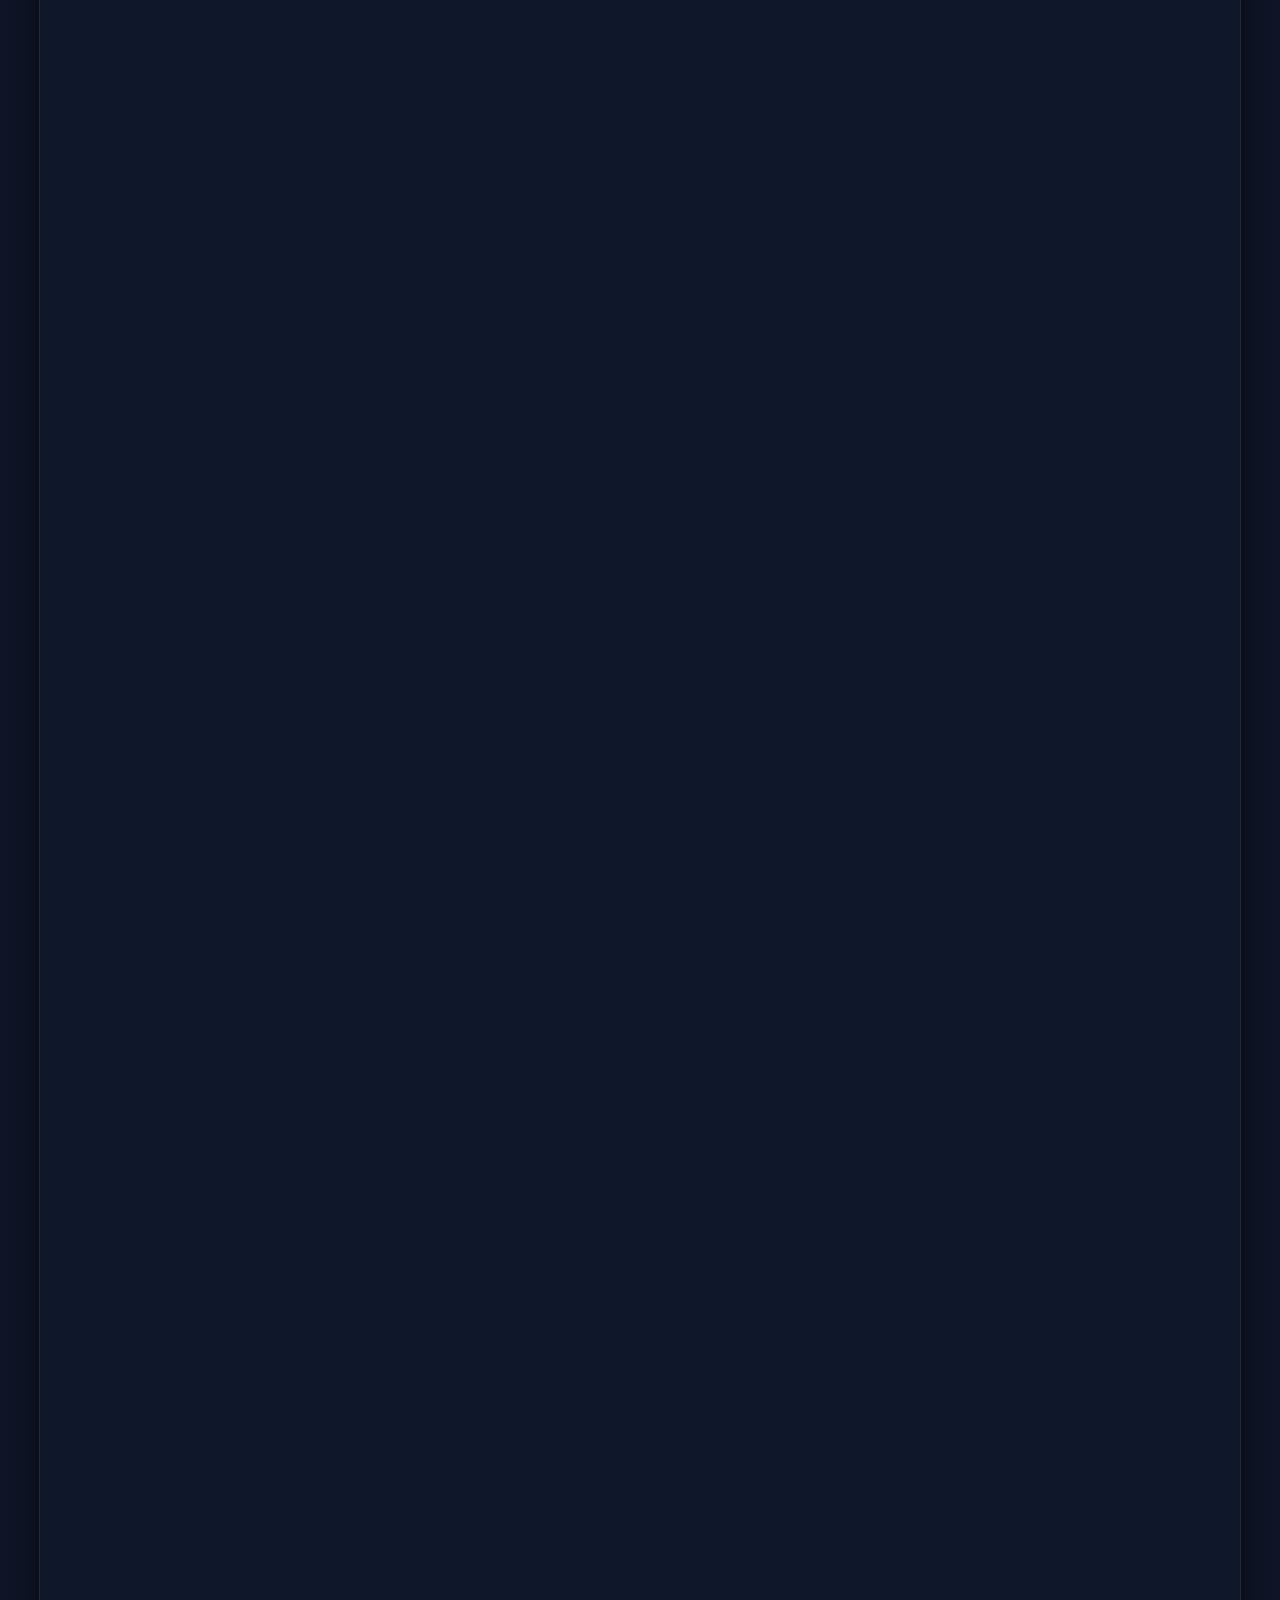
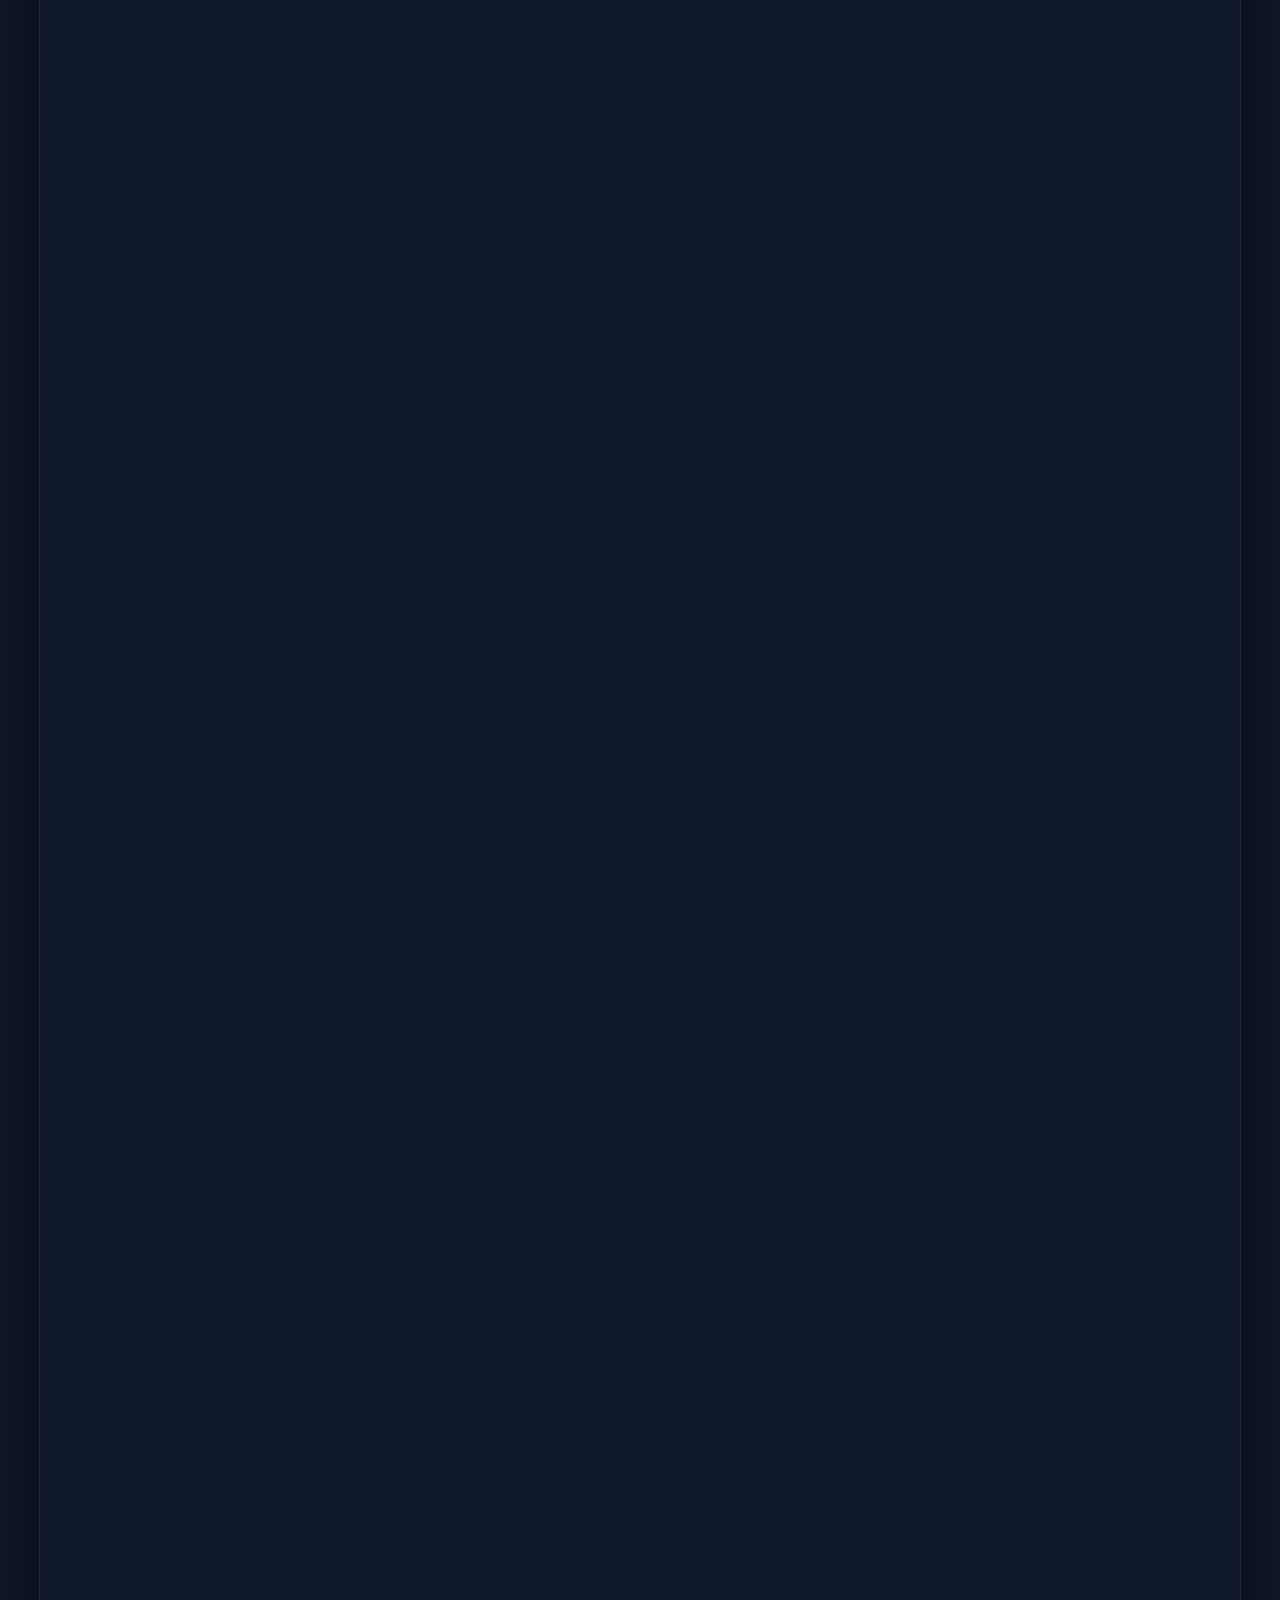
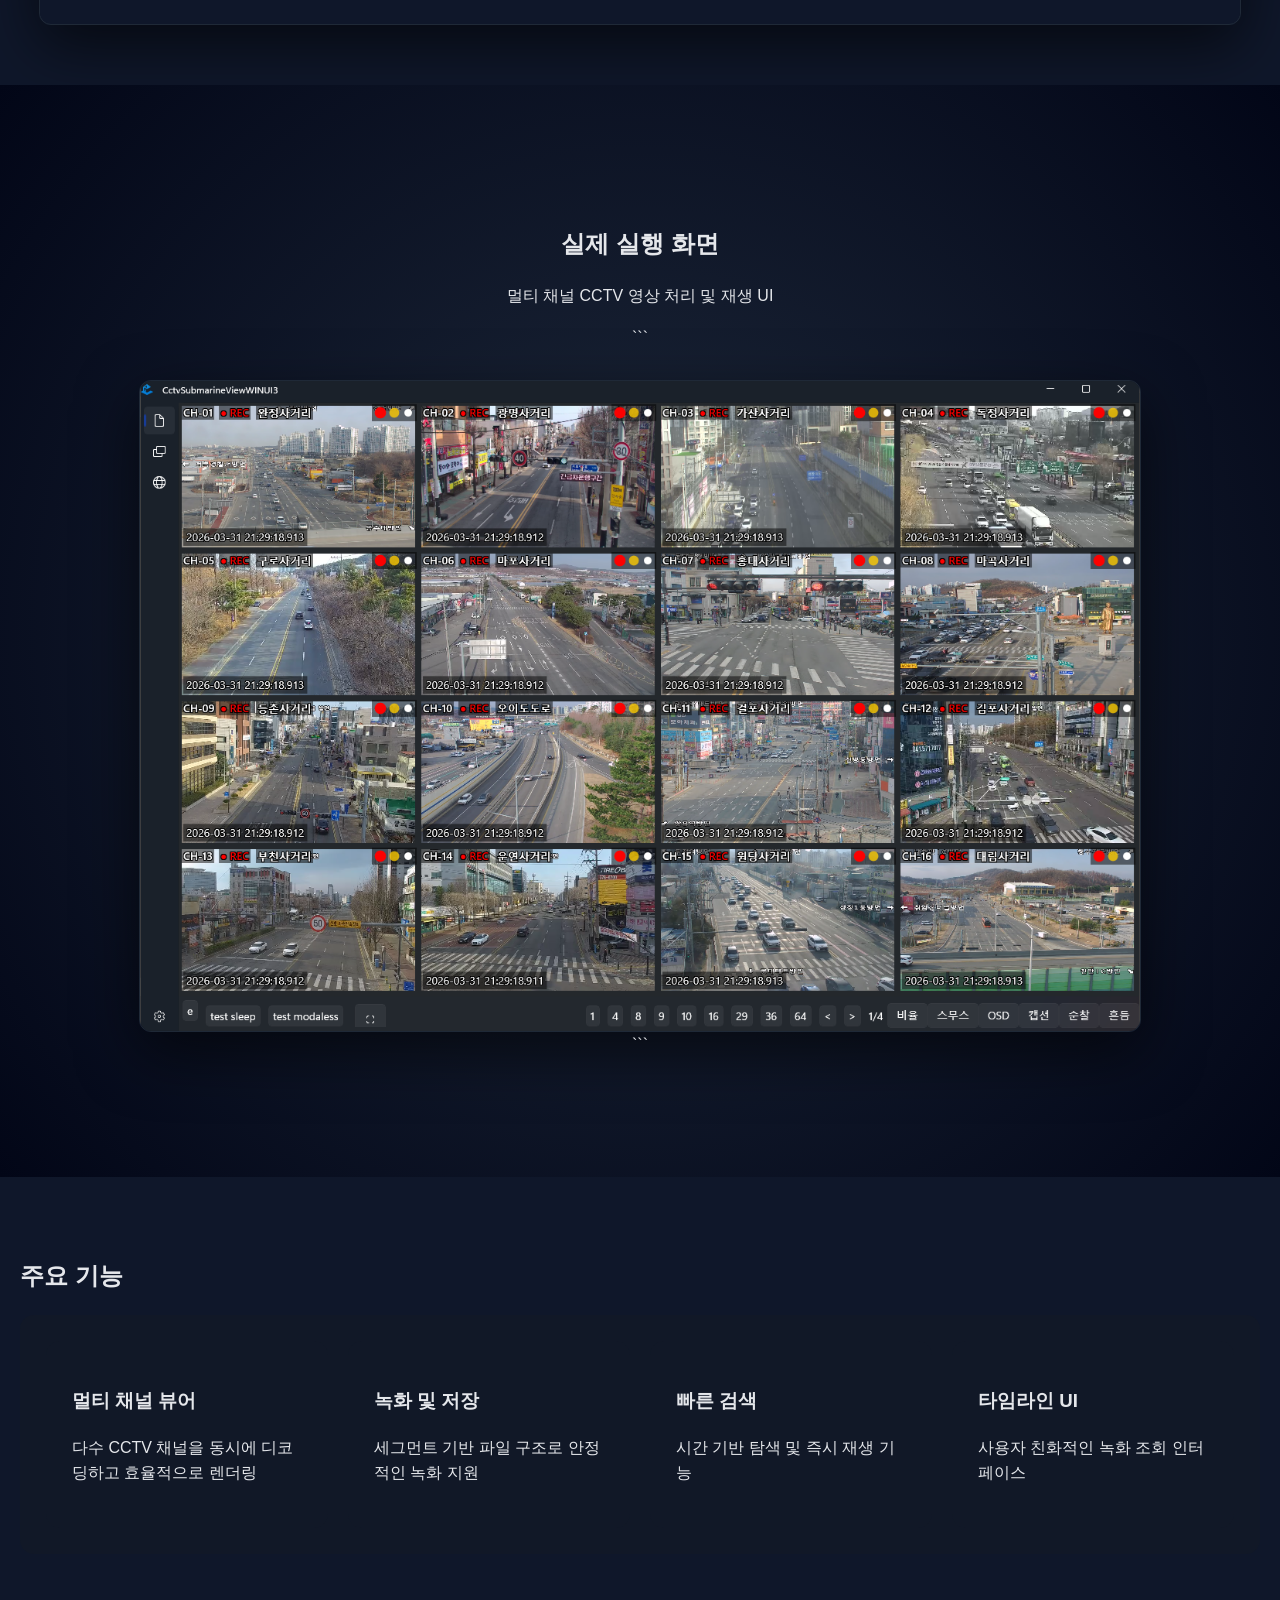
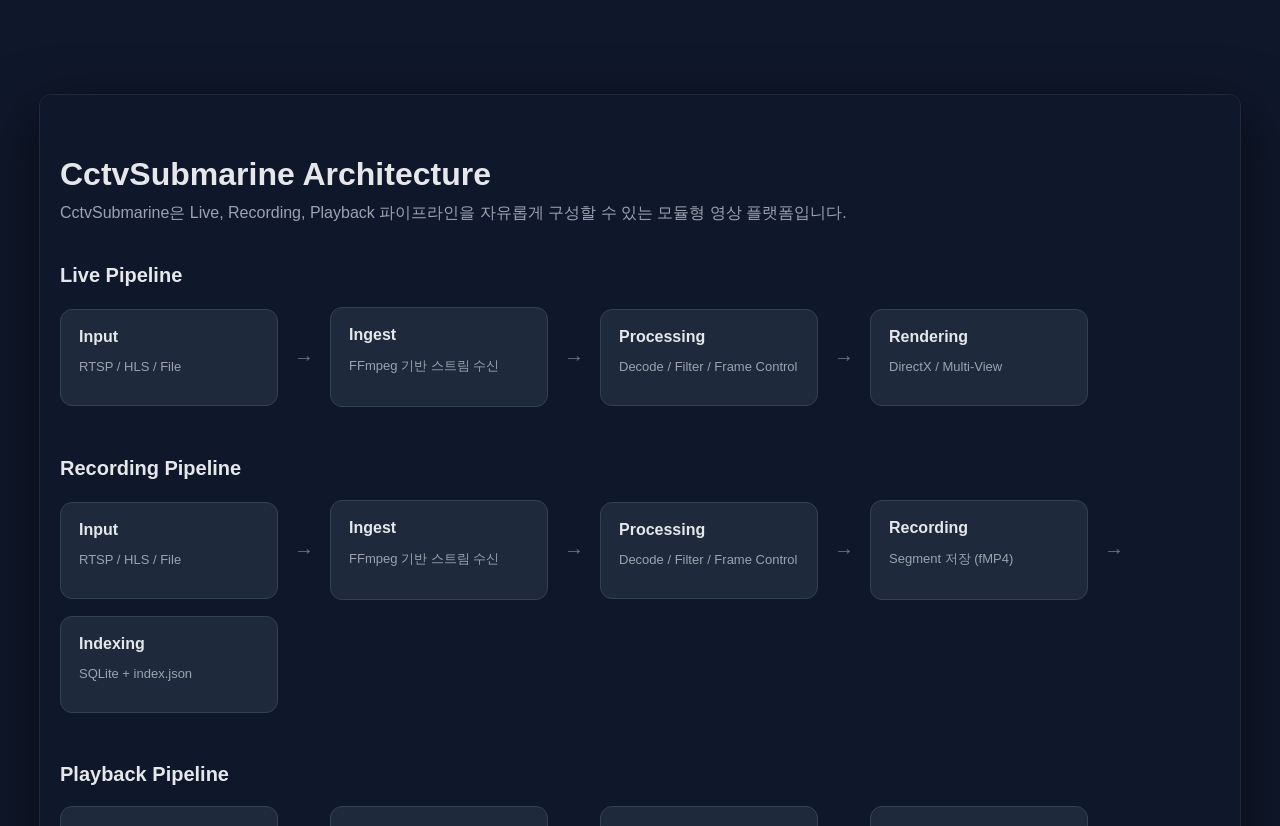
==== commit 2d396984: "products.html 캐시제거" ====
--- a/index.html
+++ b/index.html
@@ -38,8 +38,9 @@
     <!-- <h2>Products</h2> -->
 
     <div class="products-frame">
-        <iframe 
-            src="sub/products.html"
+        <!-- 캐시제거 : ?v=123 -->
+        <iframe 
+            src="sub/products.html??v=123" 
             frameborder="0"
             loading="lazy">
         </iframe>
